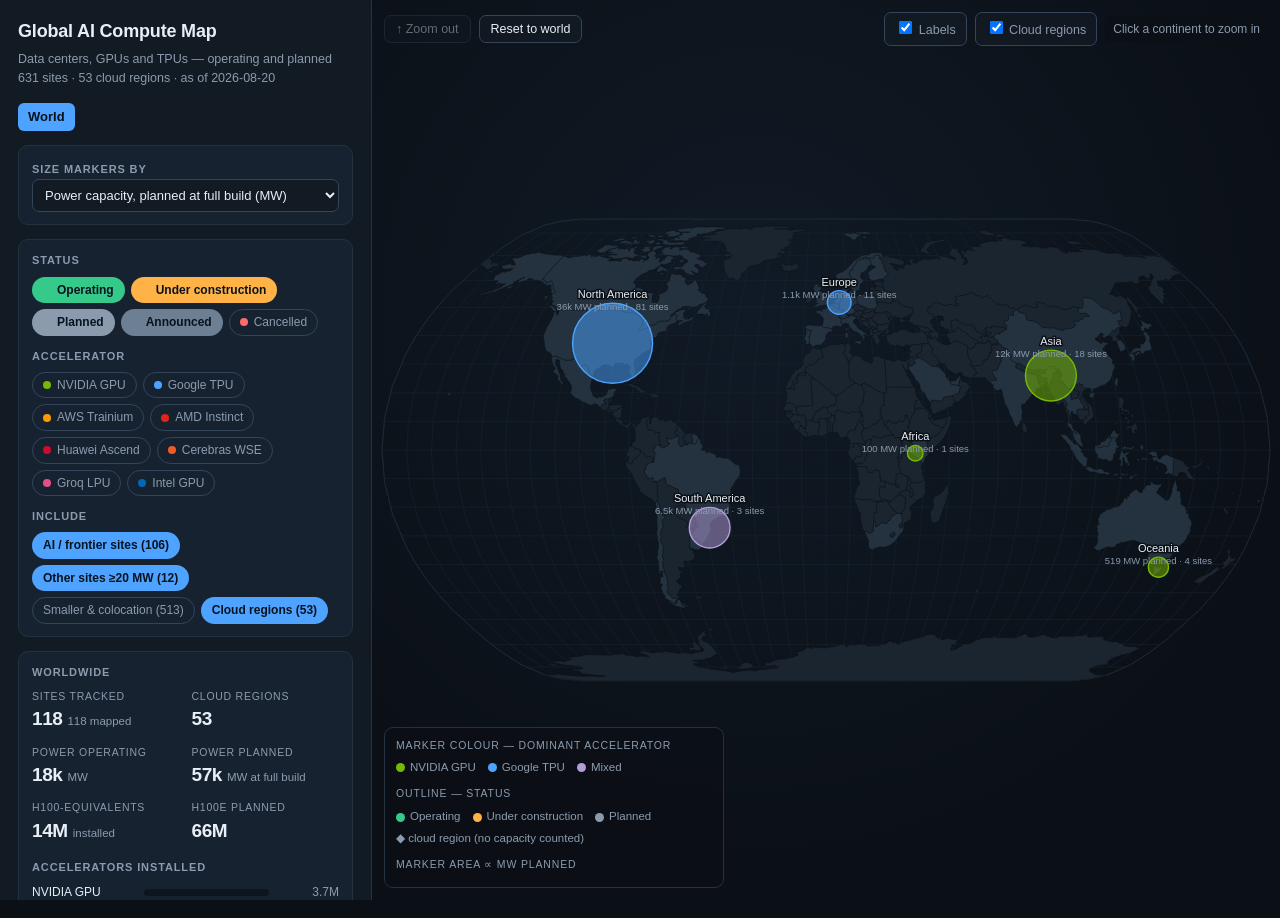
==== docs/compute-map/index.html @ 1f44832a "Add global AI compute map: data pipeline over four sources Ingests the uploaded dataCenterView proje" ====
<!doctype html>
<html lang="en">
<head>
<meta charset="utf-8">
<meta name="viewport" content="width=device-width, initial-scale=1">
<title>Global AI Compute Map — GPUs, TPUs and data centers, available and planned</title>
<meta name="description" content="Interactive 2D world map of AI compute capacity: drill from continent to country to individual data center, with per-site sources.">
<link rel="icon" href="data:image/svg+xml,%3Csvg xmlns='http://www.w3.org/2000/svg' viewBox='0 0 32 32'%3E%3Crect width='32' height='32' rx='6' fill='%230b1016'/%3E%3Ccircle cx='16' cy='16' r='9' fill='none' stroke='%234da3ff' stroke-width='2'/%3E%3Ccircle cx='16' cy='16' r='3' fill='%2376b900'/%3E%3C/svg%3E">
<link rel="stylesheet" href="style.css">
</head>
<body>
<div id="app">

  <aside id="sidebar">
    <header>
      <h1>Global AI Compute Map</h1>
      <p class="sub">Data centers, GPUs and TPUs — operating and planned<br>
        <span id="asof"></span></p>
    </header>

    <nav id="breadcrumb" aria-label="Drill-down level"></nav>

    <div class="panel">
      <label class="field-label" for="metric">Size markers by</label>
      <select id="metric">
        <option value="power_mw_planned">Power capacity, planned at full build (MW)</option>
        <option value="power_mw">Power capacity, operating today (MW)</option>
        <option value="h100e">Compute installed (H100-equivalents)</option>
        <option value="h100e_planned">Compute planned (H100-equivalents)</option>
        <option value="chips">Accelerator chips installed</option>
        <option value="sites">Number of sites</option>
      </select>
    </div>

    <div class="panel">
      <div class="field-label">Status</div>
      <div id="status-filters" class="chips"></div>
      <div class="field-label" style="margin-top:12px">Accelerator</div>
      <div id="accel-filters" class="chips"></div>
      <div class="field-label" style="margin-top:12px">Include</div>
      <div id="tier-filters" class="chips"></div>
    </div>

    <div class="panel" id="stats"></div>

    <div class="panel" id="detail">
      <p class="muted">Click a continent to zoom in. Click again to drill into a
        country, then into individual data centers. Every site opens its own
        sources.</p>
    </div>

    <footer>
      <div id="source-note"></div>
    </footer>
  </aside>

  <main id="map-wrap">
    <div id="toolbar">
      <button id="btn-up" title="Zoom out one level (Esc)">&#8593; Zoom out</button>
      <button id="btn-reset" title="Back to the world view">Reset to world</button>
      <span class="spacer"></span>
      <label class="toggle"><input type="checkbox" id="toggle-labels" checked> Labels</label>
      <label class="toggle"><input type="checkbox" id="toggle-regions" checked> Cloud regions</label>
      <span id="hint" class="hint"></span>
    </div>
    <svg id="map" role="img" aria-label="World map of AI compute capacity"></svg>
    <div id="tooltip" role="tooltip"></div>
    <div id="legend"></div>
  </main>

</div>

<script src="vendor/d3.min.js"></script>
<script src="vendor/topojson-client.min.js"></script>
<script src="app.js"></script>
</body>
</html>
---- docs/compute-map/style.css ----
:root {
  --bg: #0b1016;
  --panel: #121a23;
  --panel-2: #172231;
  --line: #24313f;
  --ink: #e8eef5;
  --muted: #8b9bad;
  --accent: #4da3ff;
  --land: #1b2530;
  --land-hi: #24323f;
  --land-active: #2d4257;
  --border: #33455a;
  --ok: #35c98a;
  --build: #ffb347;
  --plan: #8b9bad;
  --warn: #ff6b6b;
}
* { box-sizing: border-box; }
html, body { height: 100%; margin: 0; }
body {
  background: var(--bg); color: var(--ink);
  font: 14px/1.55 -apple-system, BlinkMacSystemFont, "Segoe UI", Inter, Roboto, Helvetica, Arial, sans-serif;
  -webkit-font-smoothing: antialiased; overflow: hidden;
}
#app { display: flex; height: 100vh; }

/* ---------------- sidebar ---------------- */
#sidebar {
  flex: 0 0 372px; height: 100%; overflow-y: auto;
  background: var(--panel); border-right: 1px solid var(--line);
  padding: 18px 18px 28px; display: flex; flex-direction: column; gap: 14px;
}
#sidebar header h1 { font-size: 18px; margin: 0 0 4px; letter-spacing: -0.01em; }
#sidebar .sub { margin: 0; color: var(--muted); font-size: 12.5px; }
.panel {
  background: var(--panel-2); border: 1px solid var(--line);
  border-radius: 10px; padding: 12px 13px;
}
.field-label {
  font-size: 11px; text-transform: uppercase; letter-spacing: 0.08em;
  color: var(--muted); margin-bottom: 7px; font-weight: 600;
}
select {
  width: 100%; background: var(--panel); color: var(--ink);
  border: 1px solid var(--border); border-radius: 7px; padding: 7px 8px; font-size: 13px;
}
.chips { display: flex; flex-wrap: wrap; gap: 6px; }
.chip {
  display: inline-flex; align-items: center; gap: 6px; cursor: pointer;
  border: 1px solid var(--border); border-radius: 20px; padding: 3px 10px;
  font-size: 12px; color: var(--muted); background: transparent; user-select: none;
}
.chip:hover { border-color: var(--accent); color: var(--ink); }
.chip.on { color: #08131e; font-weight: 650; border-color: transparent; }
.chip .dot { width: 8px; height: 8px; border-radius: 50%; display: inline-block; }

#breadcrumb { display: flex; flex-wrap: wrap; align-items: center; gap: 4px; font-size: 13px; }
#breadcrumb .crumb {
  background: var(--panel-2); border: 1px solid var(--line); border-radius: 6px;
  padding: 3px 9px; cursor: pointer; color: var(--ink);
}
#breadcrumb .crumb:hover { border-color: var(--accent); color: var(--accent); }
#breadcrumb .crumb.current { background: var(--accent); color: #07121d; font-weight: 650; border-color: transparent; cursor: default; }
#breadcrumb .sep { color: var(--muted); }

/* ---------------- stats ---------------- */
.stat-grid { display: grid; grid-template-columns: 1fr 1fr; gap: 10px 12px; }
.stat .k { font-size: 10.5px; text-transform: uppercase; letter-spacing: 0.07em; color: var(--muted); }
.stat .v { font-size: 19px; font-weight: 650; letter-spacing: -0.02em; }
.stat .v small { font-size: 11.5px; font-weight: 500; color: var(--muted); letter-spacing: 0; }
h3.section {
  font-size: 11px; text-transform: uppercase; letter-spacing: 0.08em;
  color: var(--muted); margin: 14px 0 7px; font-weight: 600;
}
.bar-row { display: grid; grid-template-columns: 104px 1fr 62px; align-items: center; gap: 8px; margin-bottom: 5px; font-size: 12px; }
.bar-row .name { color: var(--ink); overflow: hidden; text-overflow: ellipsis; white-space: nowrap; }
.bar-track { height: 7px; background: #0d151d; border-radius: 4px; overflow: hidden; }
.bar-fill { height: 100%; border-radius: 4px; }
.bar-row .val { text-align: right; color: var(--muted); font-variant-numeric: tabular-nums; }

/* ---------------- detail ---------------- */
#detail h2 { font-size: 16px; margin: 0 0 3px; letter-spacing: -0.01em; }
#detail .where { color: var(--muted); font-size: 12.5px; margin-bottom: 10px; }
.badge {
  display: inline-block; padding: 2px 8px; border-radius: 20px; font-size: 11px;
  font-weight: 650; margin-right: 5px; margin-bottom: 5px;
}
.kv { display: grid; grid-template-columns: 116px 1fr; gap: 3px 10px; font-size: 12.5px; margin: 8px 0; }
.kv dt { color: var(--muted); }
.kv dd { margin: 0; }
.src-list { list-style: none; padding: 0; margin: 6px 0 0; }
.src-list li { margin-bottom: 6px; font-size: 12px; word-break: break-all; }
.src-list a { color: var(--accent); text-decoration: none; }
.src-list a:hover { text-decoration: underline; }
.src-list .tag {
  font-size: 10px; color: var(--muted); border: 1px solid var(--line);
  border-radius: 4px; padding: 0 4px; margin-right: 5px; white-space: nowrap;
}
.record {
  border-left: 2px solid var(--border); padding: 3px 0 3px 9px;
  margin-bottom: 7px; font-size: 12px;
}
.record .rname { color: var(--ink); }
.record .rmeta { color: var(--muted); font-size: 11.5px; }
.muted { color: var(--muted); }
.site-link { cursor: pointer; color: var(--accent); }
.site-link:hover { text-decoration: underline; }
ul.site-list { list-style: none; padding: 0; margin: 4px 0 0; max-height: 260px; overflow-y: auto; }
ul.site-list li { display: grid; grid-template-columns: 1fr auto; gap: 8px; font-size: 12.5px; padding: 3px 0; border-bottom: 1px solid var(--line); }
ul.site-list li span.n { overflow: hidden; text-overflow: ellipsis; white-space: nowrap; }
ul.site-list li span.m { color: var(--muted); font-variant-numeric: tabular-nums; }

footer { margin-top: auto; color: var(--muted); font-size: 11.5px; line-height: 1.5; }
footer a { color: var(--muted); }

/* ---------------- map ---------------- */
#map-wrap { position: relative; flex: 1 1 auto; min-width: 0; }
#map { width: 100%; height: 100%; display: block; background: radial-gradient(circle at 42% 34%, #101a26 0%, #0b1016 72%); cursor: grab; }
#map.grabbing { cursor: grabbing; }
#toolbar {
  position: absolute; top: 12px; left: 12px; right: 12px; z-index: 5;
  display: flex; align-items: center; gap: 8px; pointer-events: none;
}
#toolbar > * { pointer-events: auto; }
#toolbar .spacer { flex: 1 1 auto; }
button {
  background: rgba(18,26,35,0.92); color: var(--ink); border: 1px solid var(--border);
  border-radius: 7px; padding: 6px 11px; font-size: 12.5px; cursor: pointer;
}
button:hover:not(:disabled) { border-color: var(--accent); color: var(--accent); }
button:disabled { opacity: 0.4; cursor: default; }
.toggle {
  background: rgba(18,26,35,0.92); border: 1px solid var(--border); border-radius: 7px;
  padding: 5px 10px; font-size: 12.5px; color: var(--muted); cursor: pointer;
}
.hint { color: var(--muted); font-size: 12px; background: rgba(11,16,22,0.7); padding: 4px 8px; border-radius: 6px; }

.country { fill: var(--land); stroke: #0b1016; stroke-width: 0.4px; }
.country.has-data { fill: var(--land-hi); }
.country.in-scope { fill: var(--land-active); }
.country.clickable { cursor: pointer; }
.country.clickable:hover { fill: #38536e; }
.graticule { fill: none; stroke: #1a2632; stroke-width: 0.5px; }
.sphere { fill: none; stroke: #223140; stroke-width: 0.8px; }

.bubble { cursor: pointer; }
.bubble circle.hit { fill: transparent; }
.bubble .glyph { stroke-width: 1.4px; }
.bubble.dim { opacity: 0.22; }
.bubble text.label {
  fill: var(--ink); font-size: 11px; text-anchor: middle; pointer-events: none;
  paint-order: stroke; stroke: #0b1016; stroke-width: 3px; stroke-linejoin: round;
}
.bubble text.sublabel { fill: var(--muted); font-size: 9.5px; }
.bubble.selected .glyph { stroke: #fff; stroke-width: 2.2px; }

#tooltip {
  position: absolute; pointer-events: none; opacity: 0; z-index: 20;
  background: rgba(9,14,20,0.96); border: 1px solid var(--border); border-radius: 8px;
  padding: 8px 10px; font-size: 12px; max-width: 280px; line-height: 1.45;
  box-shadow: 0 8px 24px rgba(0,0,0,0.45);
}
#tooltip .t-name { font-weight: 650; margin-bottom: 2px; }
#tooltip .t-row { color: var(--muted); }
#tooltip .t-row b { color: var(--ink); font-weight: 600; }

#legend {
  position: absolute; bottom: 12px; left: 12px; z-index: 5;
  background: rgba(11,16,22,0.86); border: 1px solid var(--line); border-radius: 9px;
  padding: 9px 11px; font-size: 11.5px; color: var(--muted); max-width: 340px;
}
#legend .lg-title { font-size: 10.5px; text-transform: uppercase; letter-spacing: 0.08em; margin-bottom: 6px; }
#legend .lg-items { display: flex; flex-wrap: wrap; gap: 4px 12px; }
#legend .lg-item { display: flex; align-items: center; gap: 5px; }
#legend .sw { width: 9px; height: 9px; border-radius: 50%; }
#legend .status-row { margin-top: 7px; display: flex; flex-wrap: wrap; gap: 4px 12px; }

@media (max-width: 1080px) {
  #app { flex-direction: column; }
  #sidebar { flex: 0 0 auto; height: 46vh; border-right: none; border-bottom: 1px solid var(--line); }
  #map-wrap { height: 54vh; }
}
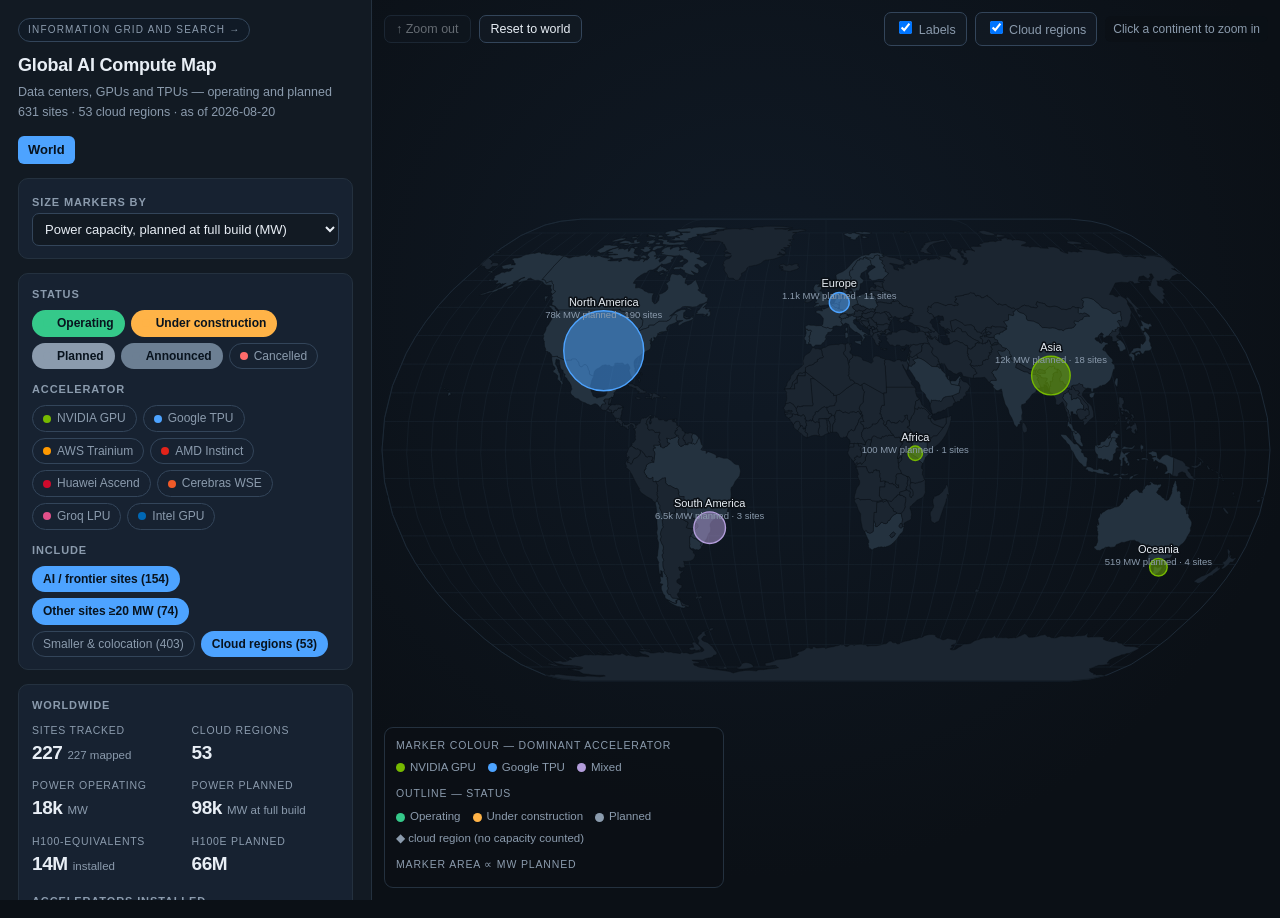
==== commit 6c4fd8ab: "Add a compute-map link to the entity atlas The atlas already linked back to the map; this is the rec" ====
--- a/docs/compute-map/index.html
+++ b/docs/compute-map/index.html
@@ -13,6 +13,8 @@
 
   <aside id="sidebar">
     <header>
+      <a class="cross-link" href="../entity-atlas/index.html"
+         title="The entities, relations and sources behind this map — grid view plus a search over every source">Information grid and search →</a>
       <h1>Global AI Compute Map</h1>
       <p class="sub">Data centers, GPUs and TPUs — operating and planned<br>
         <span id="asof"></span></p>
--- a/docs/compute-map/style.css
+++ b/docs/compute-map/style.css
@@ -30,6 +30,13 @@
   background: var(--panel); border-right: 1px solid var(--line);
   padding: 18px 18px 28px; display: flex; flex-direction: column; gap: 14px;
 }
+.cross-link {
+  display: inline-flex; align-items: center; gap: 6px; margin-bottom: 10px;
+  padding: 3px 9px; border-radius: 20px; border: 1px solid var(--border);
+  background: #101a26; color: var(--muted); text-decoration: none;
+  font-size: 10px; letter-spacing: 0.12em; text-transform: uppercase; white-space: nowrap;
+}
+.cross-link:hover { color: var(--accent); border-color: #3a6fa0; }
 #sidebar header h1 { font-size: 18px; margin: 0 0 4px; letter-spacing: -0.01em; }
 #sidebar .sub { margin: 0; color: var(--muted); font-size: 12.5px; }
 .panel {
